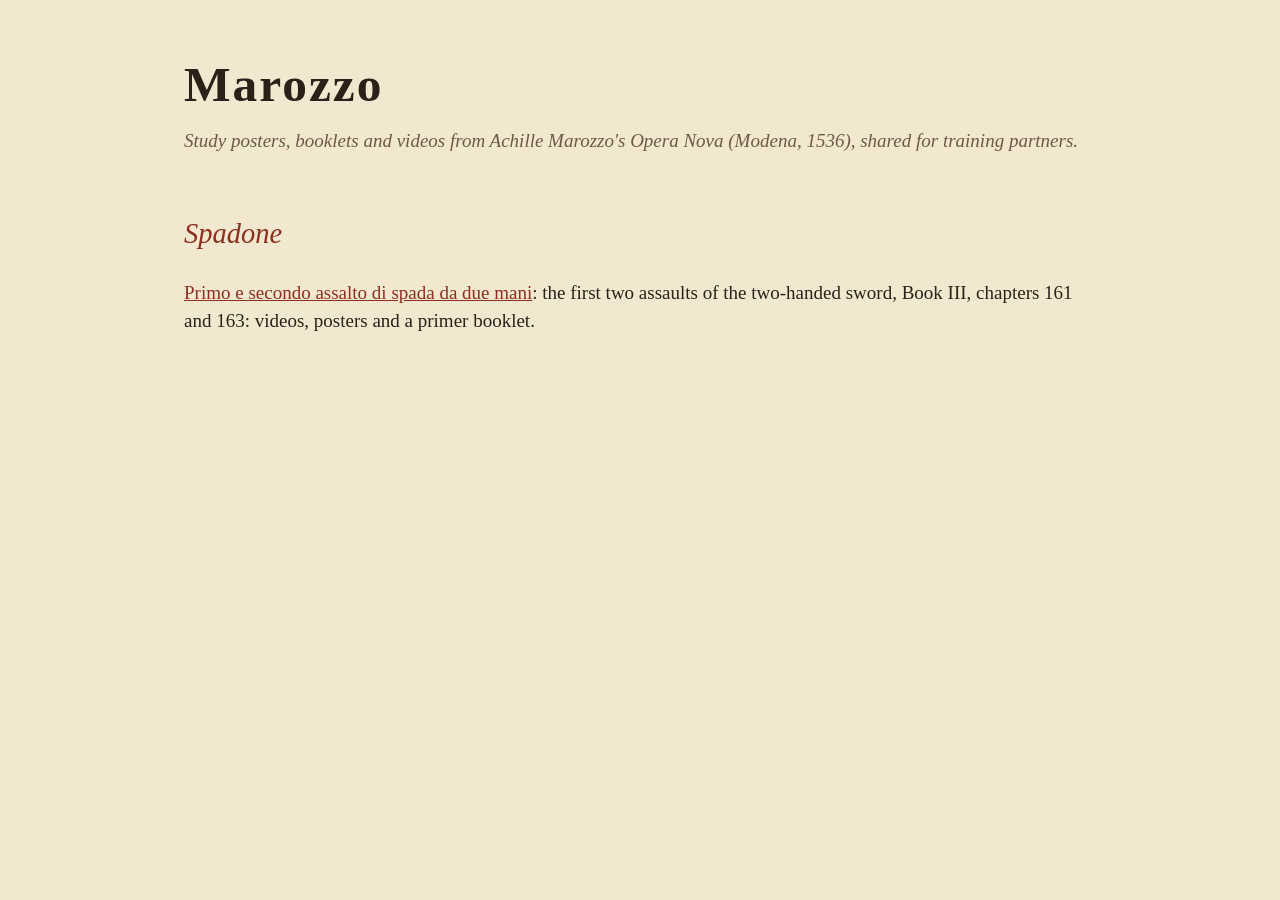
==== index.html @ 8f2d5ba3 "Marozzo spadone: posters, primers and videos, moved from martialarts (ad23eea) Co-authored-by: Curso" ====
<!doctype html>
<html lang="en"><head><meta charset="utf-8"><meta name="viewport" content="width=device-width,initial-scale=1">
<title>Marozzo</title><link rel="stylesheet" href="style.css"></head>
<body><main>
<h1>Marozzo</h1>
<p class="sub">Study posters, booklets and videos from Achille Marozzo's <i>Opera Nova</i> (Modena, 1536), shared for training partners.</p>
<h2>Spadone</h2>
<p><a href="spadone.html">Primo e secondo assalto di spada da due mani</a>: the first two assaults of the two-handed sword, Book III, chapters 161 and 163: videos, posters and a primer booklet.</p>
</main></body></html>
---- style.css ----
:root { --ink:#2b2118; --paper:#f2e8d0; --red:#8c2f1e; --muted:#6b5a45; }
* { box-sizing: border-box; }
body { margin:0; background:var(--paper); color:var(--ink);
  font-family: "EB Garamond", Garamond, Georgia, serif; font-size:19px; line-height:1.5; }
main { max-width: 960px; margin: 0 auto; padding: 48px 24px 80px; }
h1 { font-size: 2.6em; letter-spacing: .04em; margin: 0 0 .1em; }
h2 { color: var(--red); font-style: italic; font-weight: normal; margin-top: 2em; }
a { color: var(--red); }
.sub { color: var(--muted); font-style: italic; margin-top: 0; }
.card { display:block; border:1px solid var(--ink); padding:16px; margin:24px 0; background:#fbf6ea; }
.card img { width:100%; display:block; border:1px solid #d8ccb0; }
.links { margin-top: .6em; }
footer { margin-top: 64px; color: var(--muted); font-size: .85em; border-top:1px solid var(--ink); padding-top: 12px; }
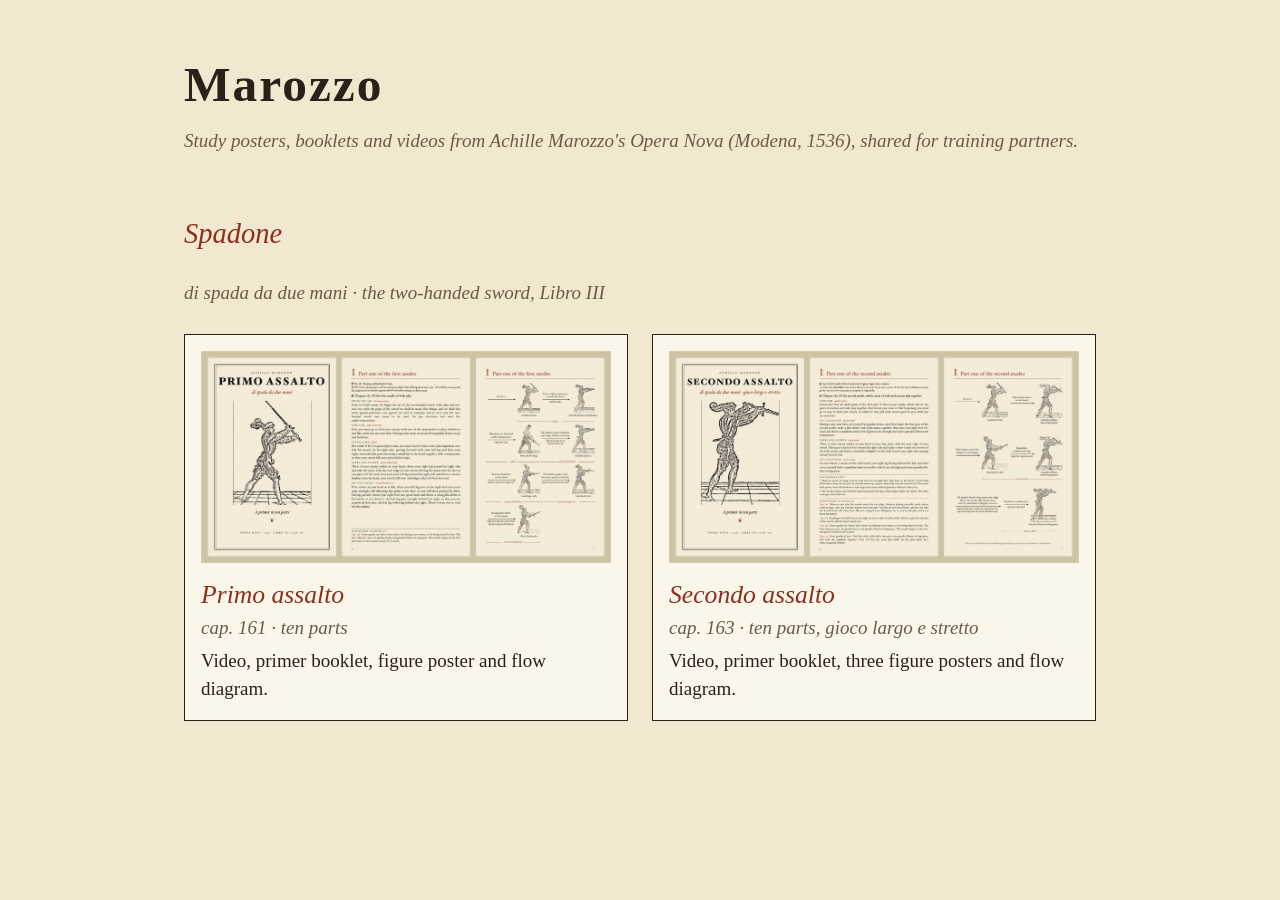
==== commit 26f03c2b: "Site: the index lists the primo and secondo assalto, each with its own page; the spadone page forwar" ====
--- a/index.html
+++ b/index.html
@@ -4,6 +4,20 @@
 <body><main>
 <h1>Marozzo</h1>
 <p class="sub">Study posters, booklets and videos from Achille Marozzo's <i>Opera Nova</i> (Modena, 1536), shared for training partners.</p>
-<h2>Spadone</h2>
-<p><a href="spadone.html">Primo e secondo assalto di spada da due mani</a>: the first two assaults of the two-handed sword, Book III, chapters 161 and 163: videos, posters and a primer booklet.</p>
+<h2 id="spadone">Spadone</h2>
+<p class="sub">di spada da due mani · the two-handed sword, Libro III</p>
+<div class="two">
+<a class="card entry" id="primo" href="primo-assalto.html">
+<img src="spadone/primo-assalto-primer.jpg" alt="The first assault's primer booklet: the cover and the two facing pages of part I">
+<span class="name">Primo assalto</span>
+<span class="sub">cap. 161 · ten parts</span>
+<span class="what">Video, primer booklet, figure poster and flow diagram.</span>
+</a>
+<a class="card entry" id="secondo" href="secondo-assalto.html">
+<img src="spadone/secondo-assalto-primer.jpg" alt="The second assault's primer booklet: the cover and the two facing pages of part I">
+<span class="name">Secondo assalto</span>
+<span class="sub">cap. 163 · ten parts, gioco largo e stretto</span>
+<span class="what">Video, primer booklet, three figure posters and flow diagram.</span>
+</a>
+</div>
 </main></body></html>
--- a/style.css
+++ b/style.css
@@ -11,3 +11,13 @@
 .card img { width:100%; display:block; border:1px solid #d8ccb0; }
 .links { margin-top: .6em; }
 footer { margin-top: 64px; color: var(--muted); font-size: .85em; border-top:1px solid var(--ink); padding-top: 12px; }
+.crumbs { margin: 0 0 1em; }
+.two { display: grid; grid-template-columns: 1fr 1fr; gap: 24px; }
+.two .card { margin: 8px 0 0; }
+@media (max-width: 640px) { .two { grid-template-columns: 1fr; } }
+a.entry { text-decoration: none; color: var(--ink); }
+.entry span { display: block; }
+.entry .name { color: var(--red); font-size: 1.35em; font-style: italic; margin-top: .5em; }
+.entry .sub { margin: 0; }
+.entry .what { margin-top: .2em; }
+.next { margin-top: 2.5em; }
